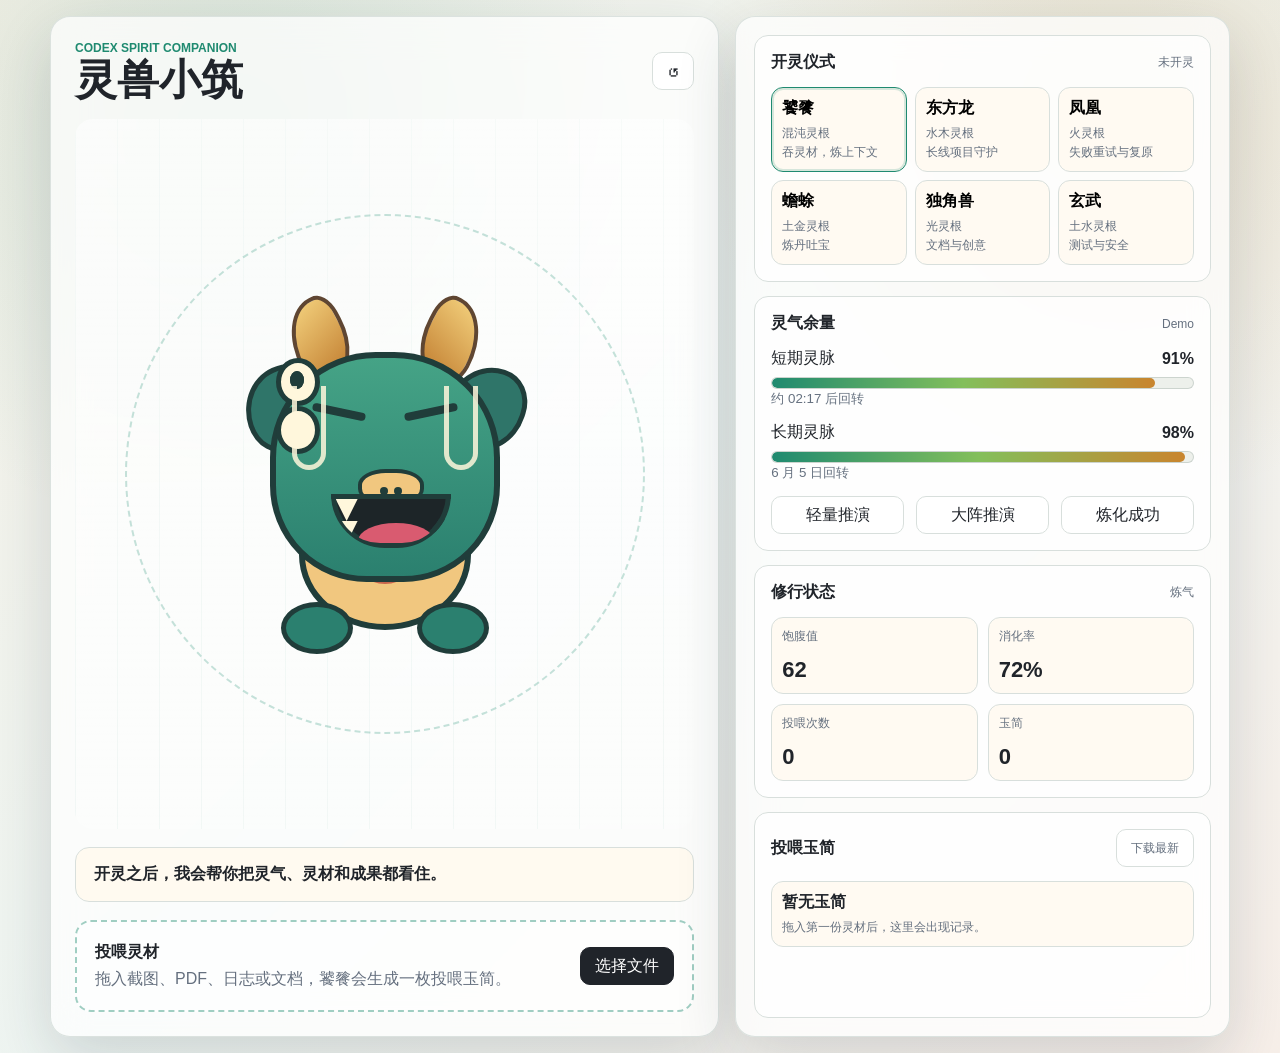
==== index.html @ 267b04e5 "Add Codex spirit companion demo" ====
<!doctype html>
<html lang="zh-CN">
  <head>
    <meta charset="utf-8" />
    <meta name="viewport" content="width=device-width, initial-scale=1" />
    <title>Codex 灵兽小筑</title>
    <link rel="stylesheet" href="styles.css" />
  </head>
  <body>
    <main class="app-shell">
      <section class="pet-stage" aria-label="灵兽状态">
        <div class="top-strip">
          <div>
            <p class="eyebrow">Codex Spirit Companion</p>
            <h1>灵兽小筑</h1>
          </div>
          <button class="icon-button" id="resetDemo" title="重置 demo 状态" aria-label="重置 demo 状态">↺</button>
        </div>

        <div class="scene">
          <div class="halo"></div>
          <div class="taotie" id="taotie" aria-label="Q 版饕餮">
            <div class="horn horn-left"></div>
            <div class="horn horn-right"></div>
            <div class="ear ear-left"></div>
            <div class="ear ear-right"></div>
            <div class="face">
              <div class="brow brow-left"></div>
              <div class="brow brow-right"></div>
              <div class="eye eye-left"></div>
              <div class="eye eye-right"></div>
              <div class="snout">
                <span></span>
                <span></span>
              </div>
              <div class="mouth">
                <div class="tooth tooth-left"></div>
                <div class="tooth tooth-right"></div>
              </div>
              <div class="mark mark-left"></div>
              <div class="mark mark-right"></div>
            </div>
            <div class="belly">
              <div class="sigil"></div>
            </div>
            <div class="paw paw-left"></div>
            <div class="paw paw-right"></div>
          </div>
        </div>

        <div class="speech" id="speech">开灵之后，我会帮你把灵气、灵材和成果都看住。</div>

        <div class="drop-zone" id="dropZone">
          <input id="fileInput" type="file" multiple />
          <div class="drop-copy">
            <strong>投喂灵材</strong>
            <span>拖入截图、PDF、日志或文档，饕餮会生成一枚投喂玉简。</span>
          </div>
          <button class="primary-button" id="chooseFiles">选择文件</button>
        </div>
      </section>

      <aside class="control-panel" aria-label="灵兽控制台">
        <section class="panel-section">
          <div class="section-heading">
            <h2>开灵仪式</h2>
            <span id="birthBadge">未开灵</span>
          </div>
          <div class="spirit-grid" id="spiritGrid"></div>
        </section>

        <section class="panel-section">
          <div class="section-heading">
            <h2>灵气余量</h2>
            <span id="sourceBadge">Demo</span>
          </div>
          <div class="meter-block">
            <div class="meter-row">
              <span>短期灵脉</span>
              <strong id="shortValue">91%</strong>
            </div>
            <div class="meter">
              <div id="shortMeter" style="width: 91%"></div>
            </div>
            <small id="shortReset">约 02:17 后回转</small>
          </div>
          <div class="meter-block">
            <div class="meter-row">
              <span>长期灵脉</span>
              <strong id="weekValue">98%</strong>
            </div>
            <div class="meter">
              <div id="weekMeter" style="width: 98%"></div>
            </div>
            <small id="weekReset">6 月 5 日回转</small>
          </div>
          <div class="quick-actions">
            <button id="consumeLight">轻量推演</button>
            <button id="consumeHeavy">大阵推演</button>
            <button id="markUseful">炼化成功</button>
          </div>
        </section>

        <section class="panel-section">
          <div class="section-heading">
            <h2>修行状态</h2>
            <span id="realm">炼气</span>
          </div>
          <div class="stat-list">
            <div>
              <span>饱腹值</span>
              <strong id="fullness">62</strong>
            </div>
            <div>
              <span>消化率</span>
              <strong id="digestRate">72%</strong>
            </div>
            <div>
              <span>投喂次数</span>
              <strong id="feedCount">0</strong>
            </div>
            <div>
              <span>玉简</span>
              <strong id="scrollCount">0</strong>
            </div>
          </div>
        </section>

        <section class="panel-section log-section">
          <div class="section-heading">
            <h2>投喂玉简</h2>
            <button id="downloadLatest" disabled>下载最新</button>
          </div>
          <div class="feed-log" id="feedLog"></div>
        </section>
      </aside>
    </main>

    <script src="app.js"></script>
  </body>
</html>
---- styles.css ----
:root {
  color-scheme: light;
  --ink: #20242a;
  --muted: #65707f;
  --line: #d8dfdc;
  --paper: #f8f6ef;
  --panel: #ffffff;
  --jade: #1f8a70;
  --gold: #c9852e;
  --coral: #d9534f;
  --indigo: #4756a6;
  --shadow: 0 22px 60px rgba(31, 41, 55, 0.16);
}

* {
  box-sizing: border-box;
}

body {
  margin: 0;
  min-height: 100vh;
  font-family: "Segoe UI", "Microsoft YaHei", Arial, sans-serif;
  color: var(--ink);
  background:
    radial-gradient(circle at 18% 12%, rgba(31, 138, 112, 0.14), transparent 30%),
    radial-gradient(circle at 86% 10%, rgba(201, 133, 46, 0.18), transparent 28%),
    linear-gradient(135deg, #f4f0e6 0%, #eef5f2 48%, #f7efe9 100%);
}

button {
  font: inherit;
}

.app-shell {
  width: min(1180px, calc(100% - 32px));
  min-height: calc(100vh - 32px);
  margin: 16px auto;
  display: grid;
  grid-template-columns: minmax(0, 1.15fr) minmax(340px, 0.85fr);
  gap: 16px;
}

.pet-stage,
.control-panel {
  background: rgba(255, 255, 255, 0.72);
  border: 1px solid rgba(216, 223, 220, 0.9);
  box-shadow: var(--shadow);
  backdrop-filter: blur(18px);
}

.pet-stage {
  min-height: 680px;
  border-radius: 20px;
  padding: 24px;
  display: grid;
  grid-template-rows: auto minmax(360px, 1fr) auto auto;
  gap: 18px;
}

.top-strip,
.section-heading,
.meter-row,
.quick-actions,
.drop-zone,
.stat-list div {
  display: flex;
  align-items: center;
  justify-content: space-between;
  gap: 12px;
}

.eyebrow {
  margin: 0 0 4px;
  color: var(--jade);
  font-size: 12px;
  font-weight: 800;
  text-transform: uppercase;
}

h1,
h2 {
  margin: 0;
}

h1 {
  font-size: 42px;
  line-height: 1;
}

h2 {
  font-size: 16px;
}

.icon-button,
.primary-button,
.quick-actions button,
.section-heading button {
  border: 1px solid var(--line);
  background: var(--panel);
  color: var(--ink);
  border-radius: 10px;
  min-height: 38px;
  padding: 0 14px;
  cursor: pointer;
}

.icon-button {
  width: 42px;
  padding: 0;
  font-size: 22px;
}

.primary-button {
  background: var(--ink);
  color: white;
  border-color: var(--ink);
}

.scene {
  position: relative;
  display: grid;
  place-items: center;
  overflow: hidden;
  border-radius: 18px;
  background:
    linear-gradient(180deg, rgba(255, 255, 255, 0.52), rgba(255, 255, 255, 0.18)),
    repeating-linear-gradient(90deg, rgba(31, 138, 112, 0.06) 0 1px, transparent 1px 42px);
}

.halo {
  position: absolute;
  width: min(520px, 84%);
  aspect-ratio: 1;
  border: 2px dashed rgba(31, 138, 112, 0.25);
  border-radius: 50%;
  animation: spin 24s linear infinite;
}

.taotie {
  position: relative;
  width: min(300px, 72vw);
  height: 360px;
  transform-origin: 50% 88%;
  transition: transform 180ms ease;
}

.taotie.eating {
  animation: munch 700ms ease-in-out;
}

.taotie.sleepy {
  transform: rotate(-2deg) translateY(8px);
}

.horn,
.ear,
.face,
.belly,
.paw,
.snout,
.mouth,
.mark,
.brow {
  position: absolute;
}

.horn {
  top: 4px;
  width: 58px;
  height: 86px;
  background: linear-gradient(160deg, #f4d27e, #bf7a2d);
  border: 4px solid #5f4632;
  border-radius: 70% 30% 65% 35%;
}

.horn-left {
  left: 56px;
  transform: rotate(-28deg);
}

.horn-right {
  right: 56px;
  transform: scaleX(-1) rotate(-28deg);
}

.ear {
  top: 72px;
  width: 78px;
  height: 86px;
  background: #2f7569;
  border: 5px solid #203d3a;
  border-radius: 58% 42% 56% 44%;
}

.ear-left {
  left: 10px;
  transform: rotate(-18deg);
}

.ear-right {
  right: 10px;
  transform: rotate(18deg);
}

.face {
  top: 58px;
  left: 35px;
  width: 230px;
  height: 230px;
  background: linear-gradient(180deg, #45a386, #2b806f);
  border: 6px solid #203d3a;
  border-radius: 46% 46% 42% 42%;
  z-index: 2;
}

.eye {
  top: 68px;
  width: 44px;
  height: 48px;
  background: #fff7dc;
  border: 5px solid #203d3a;
  border-radius: 50%;
}

.eye::after {
  content: "";
  position: absolute;
  top: 13px;
  left: 14px;
  width: 14px;
  height: 18px;
  background: #203d3a;
  border-radius: 50%;
}

.eye-left {
  left: 44px;
}

.eye-right {
  right: 44px;
}

.brow {
  top: 50px;
  width: 54px;
  height: 8px;
  background: #203d3a;
  border-radius: 999px;
}

.brow-left {
  left: 36px;
  transform: rotate(12deg);
}

.brow-right {
  right: 36px;
  transform: rotate(-12deg);
}

.snout {
  top: 111px;
  left: 82px;
  width: 66px;
  height: 38px;
  background: #f1c77f;
  border: 4px solid #203d3a;
  border-radius: 42% 42% 48% 48%;
}

.snout span {
  position: absolute;
  top: 14px;
  width: 8px;
  height: 8px;
  background: #203d3a;
  border-radius: 50%;
}

.snout span:first-child {
  left: 18px;
}

.snout span:last-child {
  right: 18px;
}

.mouth {
  left: 55px;
  bottom: 28px;
  width: 120px;
  height: 54px;
  background: #1d2528;
  border: 5px solid #203d3a;
  border-radius: 0 0 64px 64px;
  overflow: hidden;
}

.mouth::after {
  content: "";
  position: absolute;
  left: 22px;
  bottom: -16px;
  width: 76px;
  height: 36px;
  background: #d95b70;
  border-radius: 50%;
}

.tooth {
  top: -1px;
  width: 22px;
  height: 22px;
  background: #fff7dc;
  clip-path: polygon(50% 100%, 0 0, 100% 0);
  z-index: 2;
}

.tooth-left {
  left: 26px;
}

.tooth-right {
  right: 26px;
}

.mark {
  top: 28px;
  width: 34px;
  height: 84px;
  border: 5px solid rgba(255, 247, 220, 0.85);
  border-top: 0;
  border-radius: 0 0 28px 28px;
}

.mark-left {
  left: 16px;
}

.mark-right {
  right: 16px;
}

.belly {
  left: 64px;
  bottom: 24px;
  width: 172px;
  height: 150px;
  background: #f1c77f;
  border: 6px solid #203d3a;
  border-radius: 42% 42% 50% 50%;
  z-index: 1;
}

.sigil {
  position: absolute;
  inset: 40px 48px;
  border: 6px solid #c8654c;
  border-radius: 50%;
}

.sigil::before,
.sigil::after {
  content: "";
  position: absolute;
  background: #c8654c;
  border-radius: 999px;
}

.sigil::before {
  width: 8px;
  height: 50px;
  left: 26px;
  top: -10px;
}

.sigil::after {
  width: 56px;
  height: 8px;
  left: -4px;
  top: 22px;
}

.paw {
  bottom: 0;
  width: 72px;
  height: 52px;
  background: #2b806f;
  border: 5px solid #203d3a;
  border-radius: 50%;
  z-index: 3;
}

.paw-left {
  left: 46px;
}

.paw-right {
  right: 46px;
}

.speech {
  min-height: 54px;
  border: 1px solid var(--line);
  border-radius: 14px;
  background: #fffaf0;
  padding: 16px 18px;
  font-weight: 700;
}

.drop-zone {
  position: relative;
  min-height: 92px;
  border: 2px dashed rgba(31, 138, 112, 0.42);
  border-radius: 16px;
  padding: 18px;
  background: rgba(255, 255, 255, 0.54);
}

.drop-zone.dragging {
  border-color: var(--gold);
  background: rgba(255, 244, 220, 0.82);
}

.drop-zone input {
  display: none;
}

.drop-copy {
  display: grid;
  gap: 6px;
}

.drop-copy span,
small {
  color: var(--muted);
}

.control-panel {
  border-radius: 20px;
  padding: 18px;
  display: grid;
  gap: 14px;
  align-content: start;
}

.panel-section {
  border: 1px solid var(--line);
  border-radius: 14px;
  padding: 16px;
  background: rgba(255, 255, 255, 0.68);
}

.section-heading {
  margin-bottom: 14px;
}

.section-heading span,
.section-heading button {
  color: var(--muted);
  font-size: 12px;
}

.spirit-grid {
  display: grid;
  grid-template-columns: repeat(3, 1fr);
  gap: 8px;
}

.spirit-card {
  border: 1px solid var(--line);
  background: #fffaf2;
  border-radius: 12px;
  min-height: 74px;
  padding: 10px;
  cursor: pointer;
  text-align: left;
}

.spirit-card.active {
  border-color: var(--jade);
  box-shadow: inset 0 0 0 2px rgba(31, 138, 112, 0.18);
}

.spirit-card strong {
  display: block;
  margin-bottom: 4px;
}

.spirit-card span {
  color: var(--muted);
  font-size: 12px;
}

.meter-block + .meter-block {
  margin-top: 14px;
}

.meter {
  height: 12px;
  overflow: hidden;
  border: 1px solid rgba(32, 61, 58, 0.16);
  border-radius: 999px;
  background: #edf0eb;
}

.meter div {
  height: 100%;
  border-radius: inherit;
  background: linear-gradient(90deg, var(--jade), #83bf5b, var(--gold));
  transition: width 260ms ease;
}

.meter-row {
  margin-bottom: 8px;
}

.quick-actions {
  margin-top: 14px;
}

.quick-actions button {
  flex: 1;
  padding-inline: 8px;
}

.stat-list {
  display: grid;
  grid-template-columns: repeat(2, 1fr);
  gap: 10px;
}

.stat-list div {
  min-height: 62px;
  align-items: flex-start;
  flex-direction: column;
  border: 1px solid var(--line);
  border-radius: 12px;
  padding: 10px;
  background: #fffaf2;
}

.stat-list span {
  color: var(--muted);
  font-size: 12px;
}

.stat-list strong {
  font-size: 22px;
}

.log-section {
  min-height: 206px;
}

.feed-log {
  display: grid;
  gap: 8px;
  max-height: 240px;
  overflow: auto;
}

.log-item {
  border: 1px solid var(--line);
  border-radius: 12px;
  padding: 10px;
  background: #fffaf2;
}

.log-item strong {
  display: block;
  margin-bottom: 4px;
}

.log-item span {
  color: var(--muted);
  font-size: 12px;
}

@keyframes spin {
  to {
    transform: rotate(360deg);
  }
}

@keyframes munch {
  0%,
  100% {
    transform: scale(1);
  }
  35% {
    transform: scale(1.05, 0.96) translateY(4px);
  }
  70% {
    transform: scale(0.97, 1.04) translateY(-5px);
  }
}

@media (max-width: 880px) {
  .app-shell {
    grid-template-columns: 1fr;
  }

  .pet-stage {
    min-height: 620px;
  }

  h1 {
    font-size: 34px;
  }
}

@media (max-width: 520px) {
  .app-shell {
    width: min(100% - 20px, 1180px);
    margin: 10px auto;
  }

  .pet-stage,
  .control-panel {
    padding: 12px;
    border-radius: 16px;
  }

  .drop-zone,
  .quick-actions {
    align-items: stretch;
    flex-direction: column;
  }

  .spirit-grid,
  .stat-list {
    grid-template-columns: 1fr;
  }
}
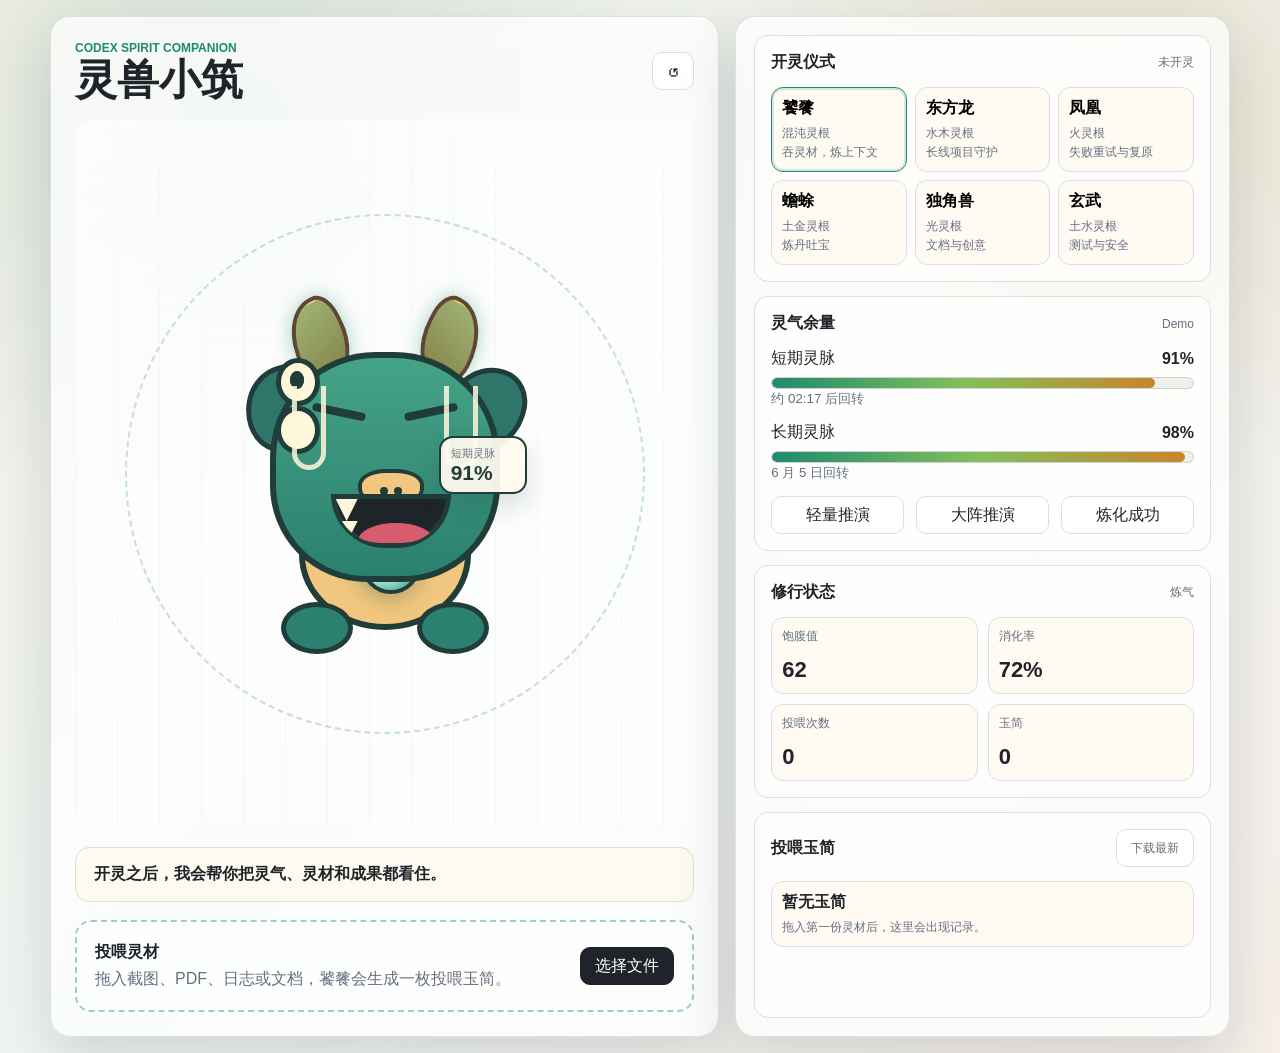
==== commit 5cb4c597: "Show Codex usage on spirit pet" ====
--- a/index.html
+++ b/index.html
@@ -42,9 +42,16 @@
             </div>
             <div class="belly">
               <div class="sigil"></div>
+              <div class="qi-orb" aria-label="短期灵脉">
+                <span id="petShortValue">--</span>
+              </div>
             </div>
             <div class="paw paw-left"></div>
             <div class="paw paw-right"></div>
+            <div class="pet-usage-badge">
+              <span>短期灵脉</span>
+              <strong id="petUsageText">--</strong>
+            </div>
           </div>
         </div>
 
--- a/styles.css
+++ b/styles.css
@@ -142,6 +142,9 @@
   height: 360px;
   transform-origin: 50% 88%;
   transition: transform 180ms ease;
+  --short-qi: 91%;
+  --week-qi: 98%;
+  --qi-color: #1f8a70;
 }
 
 .taotie.eating {
@@ -168,9 +171,12 @@
   top: 4px;
   width: 58px;
   height: 86px;
-  background: linear-gradient(160deg, #f4d27e, #bf7a2d);
+  background:
+    linear-gradient(0deg, rgba(31, 138, 112, 0.38) 0 var(--week-qi), transparent var(--week-qi) 100%),
+    linear-gradient(160deg, #f4d27e, #bf7a2d);
   border: 4px solid #5f4632;
   border-radius: 70% 30% 65% 35%;
+  box-shadow: 0 0 18px color-mix(in srgb, var(--qi-color), transparent 62%);
 }
 
 .horn-left {
@@ -358,6 +364,10 @@
   inset: 40px 48px;
   border: 6px solid #c8654c;
   border-radius: 50%;
+  background:
+    radial-gradient(circle, #fff6d7 0 38%, transparent 39%),
+    conic-gradient(var(--qi-color) 0 var(--short-qi), rgba(32, 61, 58, 0.14) var(--short-qi) 100%);
+  box-shadow: 0 0 20px color-mix(in srgb, var(--qi-color), transparent 55%);
 }
 
 .sigil::before,
@@ -380,6 +390,68 @@
   height: 8px;
   left: -4px;
   top: 22px;
+}
+
+.qi-orb {
+  position: absolute;
+  left: 56px;
+  top: 48px;
+  width: 60px;
+  height: 60px;
+  display: grid;
+  place-items: center;
+  border: 4px solid #203d3a;
+  border-radius: 50%;
+  background: radial-gradient(circle at 35% 28%, #ffffff, #d8fff1 42%, var(--qi-color));
+  z-index: 4;
+  box-shadow: 0 8px 20px rgba(32, 61, 58, 0.2);
+}
+
+.qi-orb span {
+  color: #203d3a;
+  font-size: 15px;
+  font-weight: 900;
+}
+
+.pet-usage-badge {
+  position: absolute;
+  right: 8px;
+  top: 142px;
+  min-width: 88px;
+  padding: 8px 10px;
+  color: #203d3a;
+  background: rgba(255, 250, 240, 0.94);
+  border: 2px solid #203d3a;
+  border-radius: 14px;
+  z-index: 5;
+  box-shadow: 0 12px 24px rgba(32, 61, 58, 0.16);
+}
+
+.pet-usage-badge span,
+.pet-usage-badge strong {
+  display: block;
+}
+
+.pet-usage-badge span {
+  font-size: 11px;
+  color: var(--muted);
+}
+
+.pet-usage-badge strong {
+  font-size: 21px;
+  line-height: 1.1;
+}
+
+.taotie.qi-low {
+  --qi-color: #d9534f;
+}
+
+.taotie.qi-mid {
+  --qi-color: #c9852e;
+}
+
+.taotie.qi-high {
+  --qi-color: #1f8a70;
 }
 
 .paw {
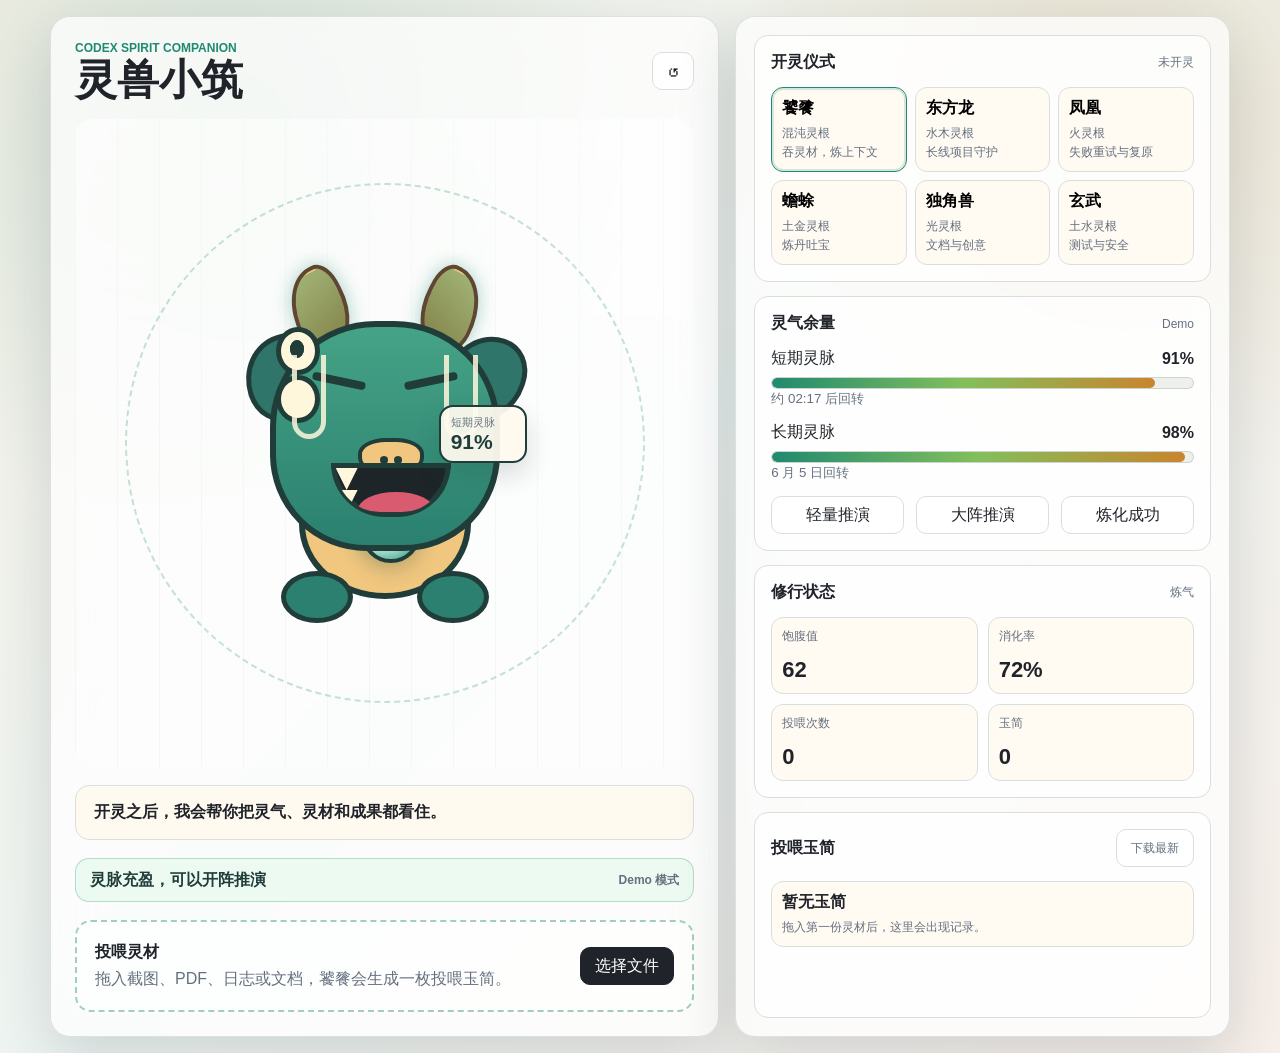
==== commit bfc1287b: "Add live spirit usage status" ====
--- a/index.html
+++ b/index.html
@@ -56,6 +56,11 @@
         </div>
 
         <div class="speech" id="speech">开灵之后，我会帮你把灵气、灵材和成果都看住。</div>
+
+        <div class="status-ribbon" id="statusRibbon">
+          <span id="petMood">灵脉平稳</span>
+          <strong id="refreshStatus">等待同步</strong>
+        </div>
 
         <div class="drop-zone" id="dropZone">
           <input id="fileInput" type="file" multiple />
--- a/styles.css
+++ b/styles.css
@@ -53,7 +53,7 @@
   border-radius: 20px;
   padding: 24px;
   display: grid;
-  grid-template-rows: auto minmax(360px, 1fr) auto auto;
+  grid-template-rows: auto minmax(360px, 1fr) auto auto auto;
   gap: 18px;
 }
 
@@ -481,6 +481,38 @@
   font-weight: 700;
 }
 
+.status-ribbon {
+  display: grid;
+  grid-template-columns: 1fr auto;
+  gap: 12px;
+  align-items: center;
+  min-height: 44px;
+  padding: 10px 14px;
+  color: #203d3a;
+  border: 1px solid rgba(31, 138, 112, 0.28);
+  border-radius: 14px;
+  background: rgba(232, 248, 239, 0.74);
+}
+
+.status-ribbon span {
+  font-weight: 800;
+}
+
+.status-ribbon strong {
+  color: var(--muted);
+  font-size: 12px;
+}
+
+.status-ribbon.warning {
+  border-color: rgba(201, 133, 46, 0.45);
+  background: rgba(255, 244, 220, 0.8);
+}
+
+.status-ribbon.danger {
+  border-color: rgba(217, 83, 79, 0.45);
+  background: rgba(255, 236, 232, 0.84);
+}
+
 .drop-zone {
   position: relative;
   min-height: 92px;
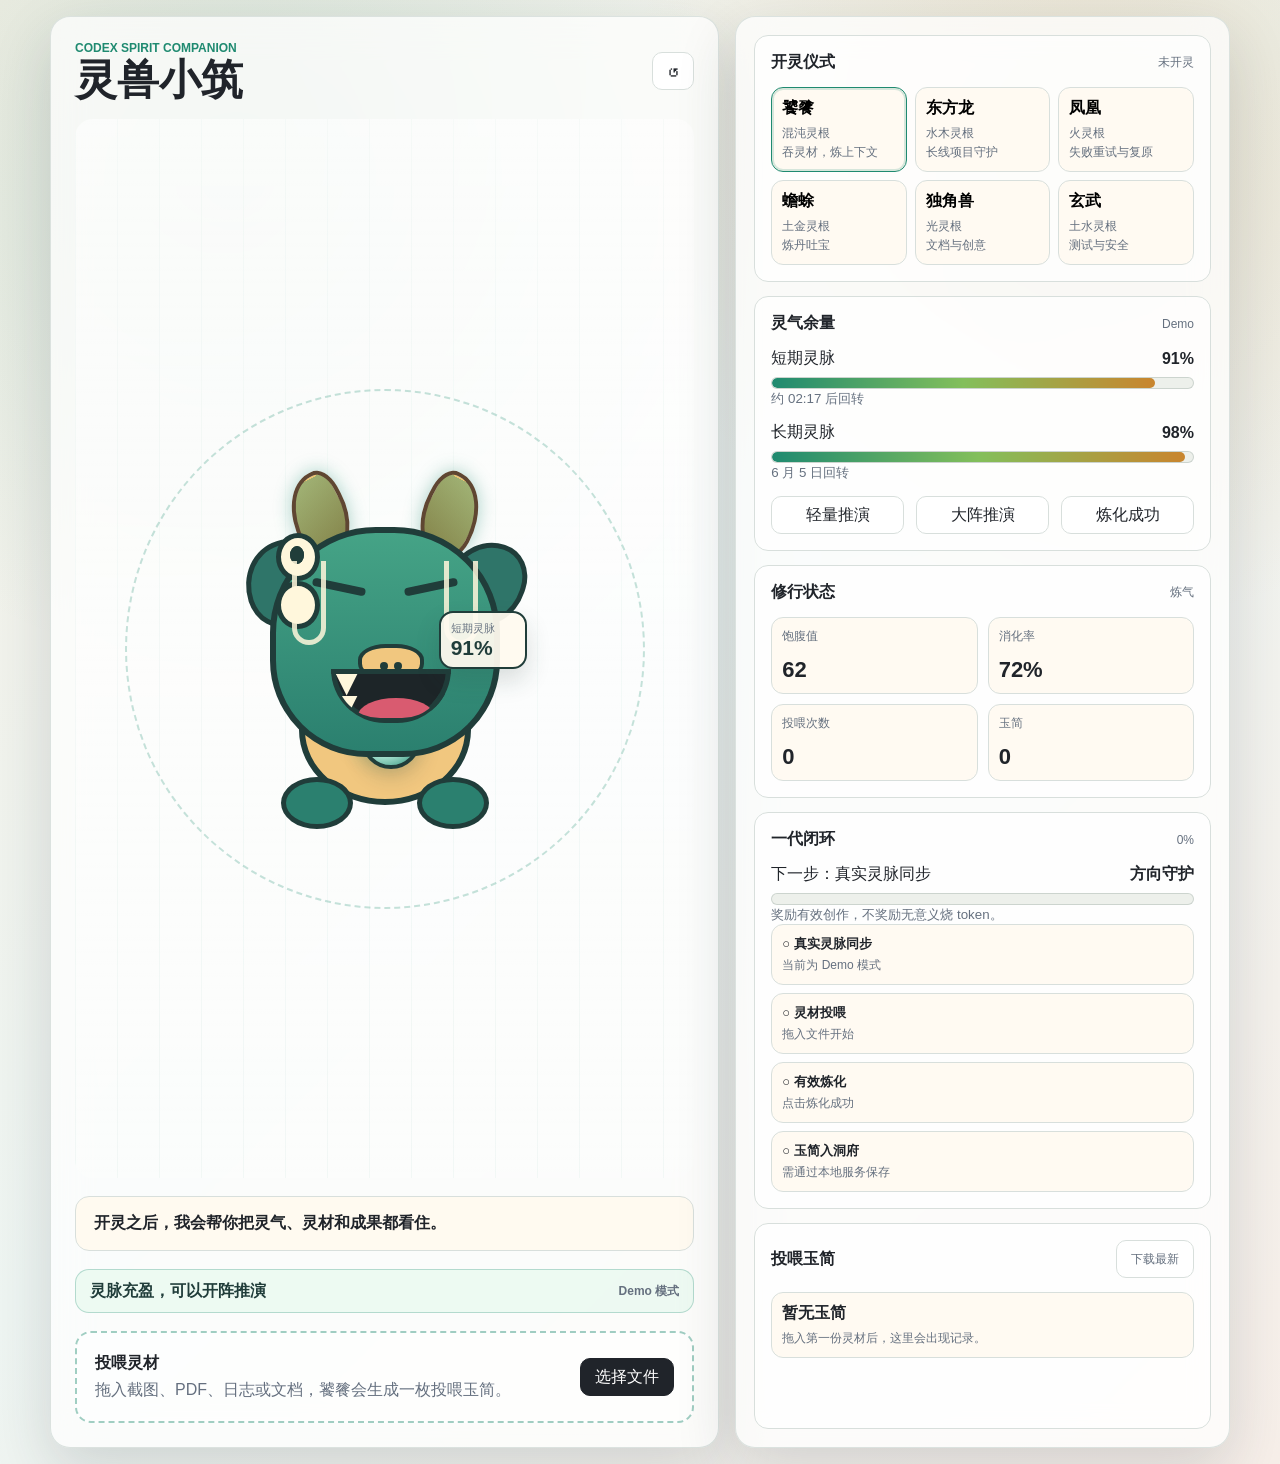
==== commit b5ccc9e9: "Iterate first generation spirit companion" ====
--- a/index.html
+++ b/index.html
@@ -138,6 +138,24 @@
           </div>
         </section>
 
+        <section class="panel-section">
+          <div class="section-heading">
+            <h2>一代闭环</h2>
+            <span id="v1Score">0%</span>
+          </div>
+          <div class="meter-block">
+            <div class="meter-row">
+              <span id="v1Stage">等待开灵</span>
+              <strong>方向守护</strong>
+            </div>
+            <div class="meter">
+              <div id="v1Meter" style="width: 0%"></div>
+            </div>
+            <small>奖励有效创作，不奖励无意义烧 token。</small>
+          </div>
+          <div class="guard-list" id="guardList"></div>
+        </section>
+
         <section class="panel-section log-section">
           <div class="section-heading">
             <h2>投喂玉简</h2>
--- a/styles.css
+++ b/styles.css
@@ -654,6 +654,34 @@
   font-size: 22px;
 }
 
+.guard-list {
+  display: grid;
+  gap: 8px;
+}
+
+.guard-list div {
+  display: grid;
+  gap: 4px;
+  border: 1px solid var(--line);
+  border-radius: 12px;
+  padding: 10px;
+  background: #fffaf2;
+}
+
+.guard-list div.done {
+  border-color: rgba(31, 138, 112, 0.42);
+  background: rgba(31, 138, 112, 0.08);
+}
+
+.guard-list strong {
+  font-size: 13px;
+}
+
+.guard-list span {
+  color: var(--muted);
+  font-size: 12px;
+}
+
 .log-section {
   min-height: 206px;
 }
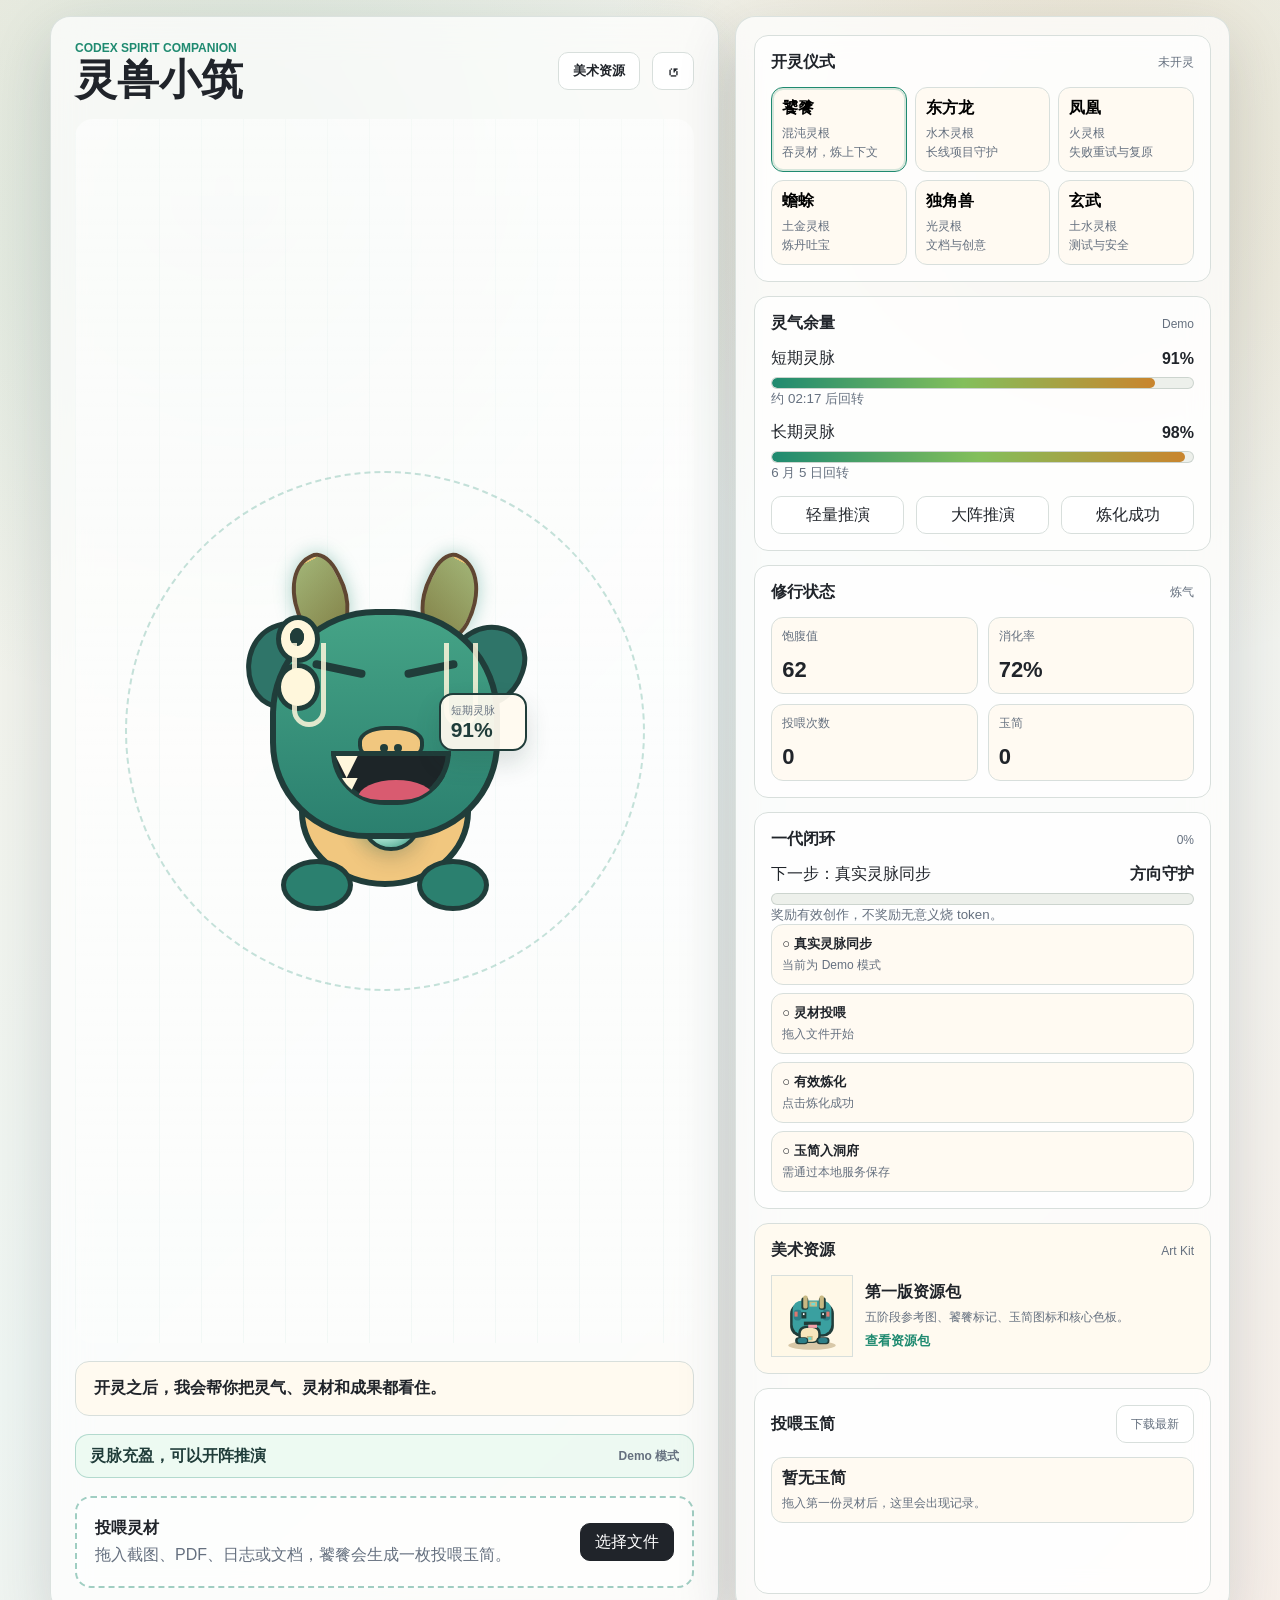
==== commit aee04aec: "Connect art kit to browser demo" ====
--- a/index.html
+++ b/index.html
@@ -14,7 +14,10 @@
             <p class="eyebrow">Codex Spirit Companion</p>
             <h1>灵兽小筑</h1>
           </div>
-          <button class="icon-button" id="resetDemo" title="重置 demo 状态" aria-label="重置 demo 状态">↺</button>
+          <div class="top-actions">
+            <a class="utility-link" href="art-kit.html">美术资源</a>
+            <button class="icon-button" id="resetDemo" title="重置 demo 状态" aria-label="重置 demo 状态">↺</button>
+          </div>
         </div>
 
         <div class="scene">
@@ -156,6 +159,21 @@
           <div class="guard-list" id="guardList"></div>
         </section>
 
+        <section class="panel-section art-resource-card">
+          <div class="section-heading">
+            <h2>美术资源</h2>
+            <span>Art Kit</span>
+          </div>
+          <div class="art-card-body">
+            <img src="assets/art/sprites/taotie-mini.svg" alt="Q 版饕餮静态标记" />
+            <div>
+              <strong>第一版资源包</strong>
+              <span>五阶段参考图、饕餮标记、玉简图标和核心色板。</span>
+              <a href="art-kit.html">查看资源包</a>
+            </div>
+          </div>
+        </section>
+
         <section class="panel-section log-section">
           <div class="section-heading">
             <h2>投喂玉简</h2>
--- a/styles.css
+++ b/styles.css
@@ -58,6 +58,7 @@
 }
 
 .top-strip,
+.top-actions,
 .section-heading,
 .meter-row,
 .quick-actions,
@@ -69,6 +70,10 @@
   gap: 12px;
 }
 
+.top-actions {
+  flex-shrink: 0;
+}
+
 .eyebrow {
   margin: 0 0 4px;
   color: var(--jade);
@@ -94,7 +99,8 @@
 .icon-button,
 .primary-button,
 .quick-actions button,
-.section-heading button {
+.section-heading button,
+.utility-link {
   border: 1px solid var(--line);
   background: var(--panel);
   color: var(--ink);
@@ -102,6 +108,14 @@
   min-height: 38px;
   padding: 0 14px;
   cursor: pointer;
+}
+
+.utility-link {
+  display: inline-flex;
+  align-items: center;
+  text-decoration: none;
+  font-size: 13px;
+  font-weight: 800;
 }
 
 .icon-button {
@@ -682,6 +696,42 @@
   font-size: 12px;
 }
 
+.art-resource-card {
+  background: #fffaf0;
+}
+
+.art-card-body {
+  display: grid;
+  grid-template-columns: 82px 1fr;
+  gap: 12px;
+  align-items: center;
+}
+
+.art-card-body img {
+  width: 82px;
+  height: 82px;
+  border: 1px solid var(--line);
+  background: #fff8e7;
+  image-rendering: pixelated;
+}
+
+.art-card-body div {
+  display: grid;
+  gap: 6px;
+}
+
+.art-card-body span {
+  color: var(--muted);
+  font-size: 12px;
+}
+
+.art-card-body a {
+  color: var(--jade);
+  font-size: 13px;
+  font-weight: 800;
+  text-decoration: none;
+}
+
 .log-section {
   min-height: 206px;
 }
